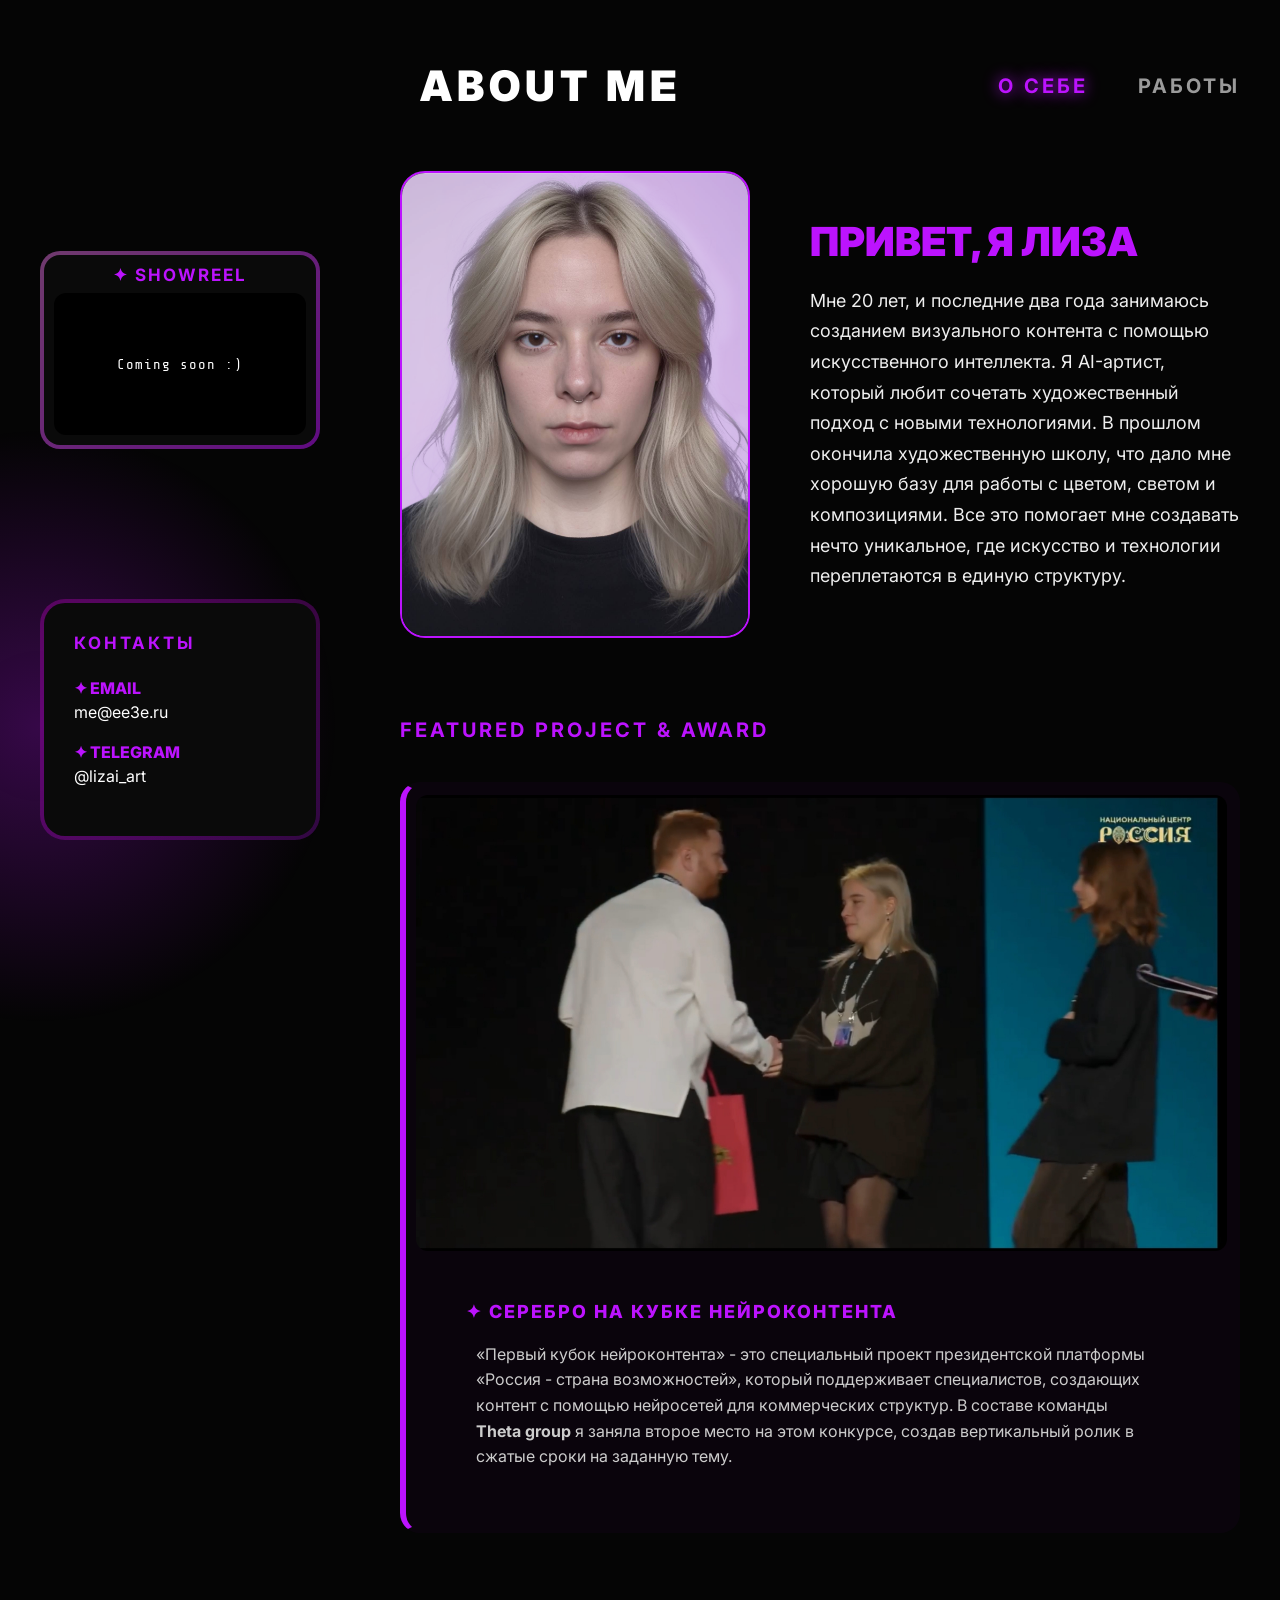
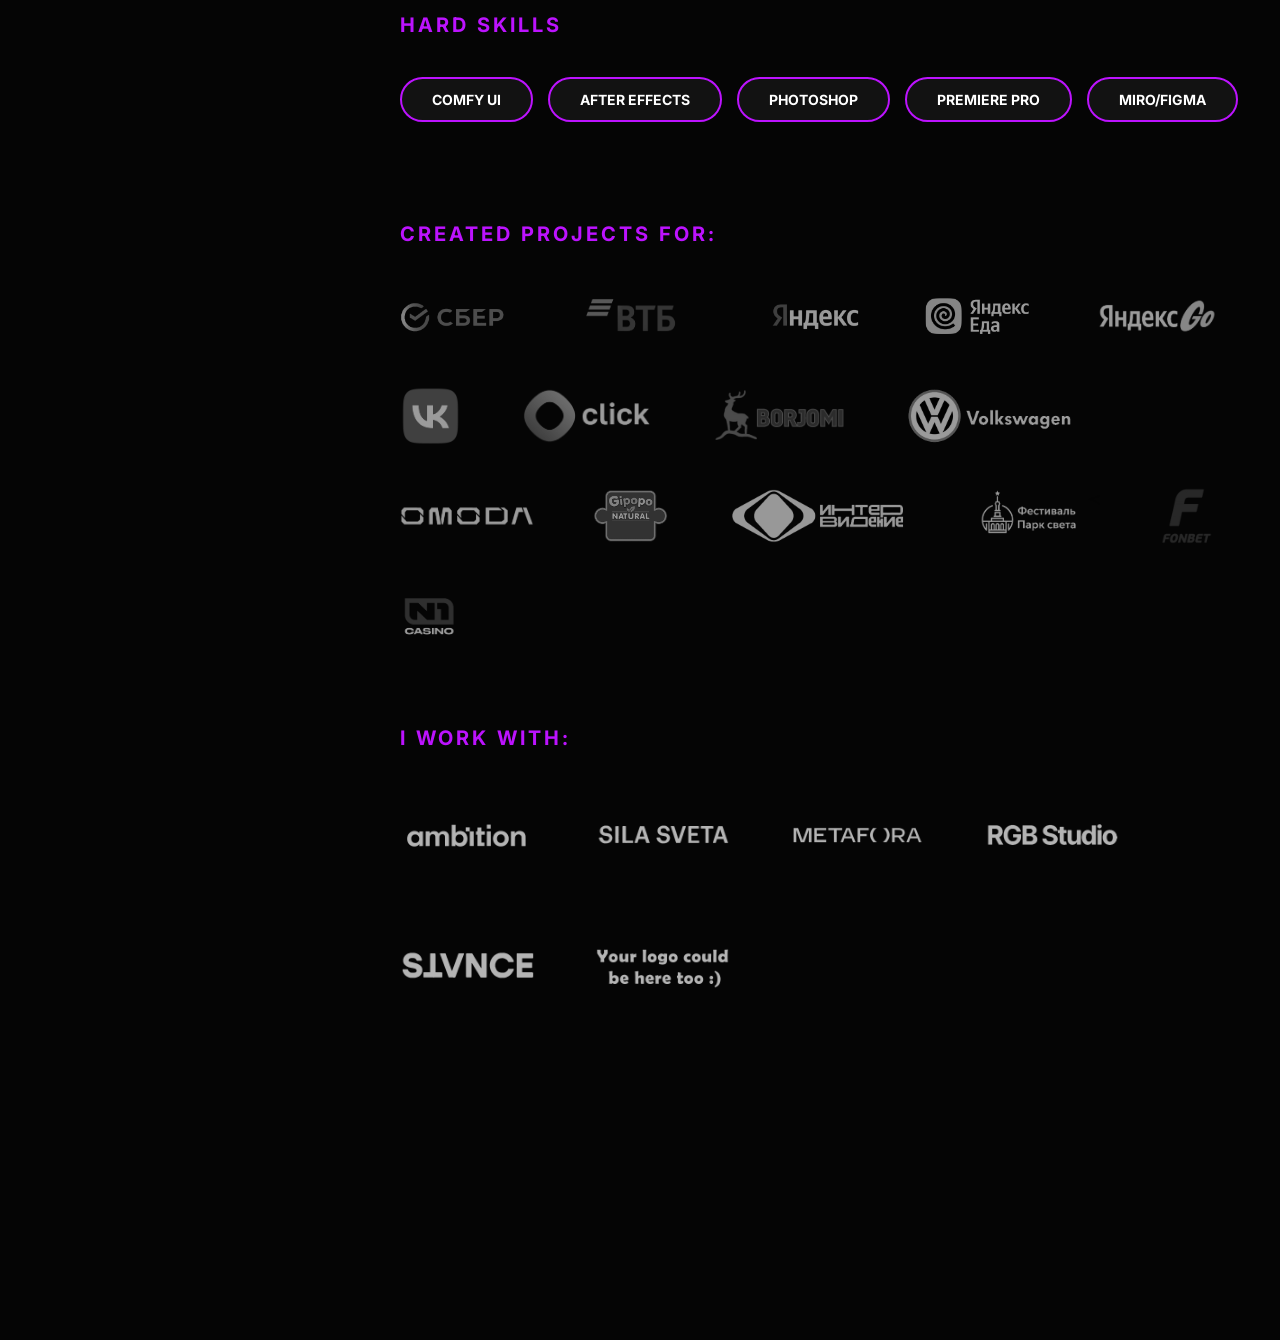
==== about.html @ 7921eb63 "My site files" ====
<!DOCTYPE html>
<html lang="ru">
<head>
    <meta charset="UTF-8">
    <meta name="viewport" content="width=device-width, initial-scale=1.0">
    <title>About | Lizai Art</title>
    <link href="https://fonts.googleapis.com/css2?family=Share+Tech+Mono&family=Inter:wght@400;700;900&display=swap" rel="stylesheet">
    <link rel="stylesheet" href="style.css">
</head>
<body>

    <div class="container">
        <header class="main-header">
            <div class="header-left">
                <div class="logo"><img src="img/logo.png" alt=""></div>
                <h1 class="page-title">ABOUT ME</h1>
            </div>
            <div class="menu-toggle" onclick="toggleMenu()">
                <span></span><span></span><span></span>
            </div>
            <nav class="main-nav" id="mobileMenu">
                <ul class="nav-links">
                    <li><a href="about.html" class="active">О СЕБЕ</a></li>
                    <li><a href="index.html">РАБОТЫ</a></li>
                </ul>
            </nav>
        </header>

        <div class="layout">
            <aside class="sidebar-contacts">
                <div class="showreel-box">
                    <h4>✦ SHOWREEL</h4>
                    <div class="showreel-video">
                        <div class="showreel-placeholder">Coming soon :)</div>                    
                    </div>
                </div>
                <div class="stars-container">
                    <div class="star-anim s1">✦</div>
                    <div class="star-anim s2">✦</div>
                    <div class="star-anim s3">✦</div>
                </div>                
                <div class="contacts-box">
                    <h3>КОНТАКТЫ</h3>
                    <div class="contact-item" onclick="copyEmail('me@ee3e.ru', this)">
                        <p>✦ EMAIL</p>
                        <small>me@ee3e.ru</small>
                        <span class="copy-status">Скопировано!</span>
                    </div>
                    <a href="https://t.me/lizai_art" target="_blank" style="text-decoration:none; color:inherit;">
                        <div class="contact-item">
                            <p>✦ TELEGRAM</p>
                            <small>@lizai_art</small>
                        </div>
                    </a>
                </div>
            </aside>

            <main class="content">
                <div class="about-top">
                    <div class="about-photo">
                        <img src="img/my-photo.png" alt="Liza" class="photo-main">
                        <img src="img/my-photo2.png" alt="Liza Hover" class="photo-hover">
                    </div>
                    <div class="intro-text">
                        <h2>ПРИВЕТ, Я ЛИЗА</h2>
                        <p>Мне 20 лет, и последние два года занимаюсь созданием визуального контента с помощью искусственного интеллекта. Я AI-артист, который любит сочетать художественный подход с новыми технологиями. В прошлом окончила художественную школу, что дало мне хорошую базу для работы с цветом, светом и композициями. Все это помогает мне создавать нечто уникальное, где искусство и технологии переплетаются в единую структуру.</p>
                    </div>
                </div>

                <!-- 16-е ВИДЕО (FEATURED PROJECT) -->
                <h3 class="section-title">FEATURED PROJECT & AWARD</h3>
                <div class="video-card expanded-award" onclick="expandVideo(this)">
                    <div class="video-preview">
                        <img src="img/16.jpg" alt="" class="thumb-img">
                        <video class="hover-video" src="video/16.mp4" loop muted playsinline></video>
                    </div>

                    <div class="full-player">
                        <video class="main-video" src="video/full/16.mp4" controls playsinline></video>
                        <div class="close-btn">× ЗАКРЫТЬ</div>
                    </div>

                    <div class="video-info award-info">
                        <h4 class="award-tag">✦ СЕРЕБРО НА КУБКЕ НЕЙРОКОНТЕНТА</h4>
                        <p>«Первый кубок нейроконтента» - это специальный проект президентской платформы «Россия - страна возможностей», который поддерживает специалистов, создающих контент с помощью нейросетей для коммерческих структур. В составе команды <b>Theta group</b> я заняла второе место на этом конкурсе, создав вертикальный ролик в сжатые сроки на заданную тему.</p>
                    </div>
                </div>

                <div class="skills-section">
                    <h3 class="section-title">HARD SKILLS</h3>
                    <div class="skills-grid">
                        <span class="skill-tag">COMFY UI</span>
                        <span class="skill-tag">AFTER EFFECTS</span>
                        <span class="skill-tag">PHOTOSHOP</span>
                        <span class="skill-tag">PREMIERE PRO</span>
                        <span class="skill-tag">MIRO/FIGMA</span>
                    </div>
                </div>

                <h3 class="section-title">CREATED PROJECTS FOR:</h3>
                <div class="logos-grid brands-grid">
                    <script>
                        for(let i=1; i<=15; i++) {
                            document.write(`<img src="img/brend${i}.png" alt="Brand ${i}">`);
                        }
                    </script>
                </div>

                <h3 class="section-title">I WORK WITH:</h3>
                <div class="logos-grid studios-grid">
                    <script>
                        for(let i=1; i<=6; i++) {
                            document.write(`<img src="img/studio${i}.png" alt="Studio ${i}">`);
                        }
                    </script>
                </div>
            </main>
        </div>
    </div>

    <script>
        function toggleMenu() { document.getElementById('mobileMenu').classList.toggle('active'); }
        function copyEmail(email, element) {
            navigator.clipboard.writeText(email);
            const status = element.querySelector('.copy-status');
            status.classList.add('visible');
            setTimeout(() => status.classList.remove('visible'), 2000);
        }

        // Логика расширения видео (та же, что на главной)
        function expandVideo(card) {
            if (card.classList.contains('expanded')) return;
            card.classList.add('expanded');
            const v = card.querySelector('.main-video');
            v.play();
        }

        document.addEventListener('click', (e) => {
            if (e.target.classList.contains('close-btn')) {
                const card = e.target.closest('.video-card');
                card.classList.remove('expanded');
                const v = card.querySelector('.main-video');
                v.pause();
                v.currentTime = 0;
                e.stopPropagation();
            }
        });

        // Скрипт для превью
        document.addEventListener('mouseover', (e) => {
            const card = e.target.closest('.video-card');
            if (card && !card.classList.contains('expanded')) {
                const video = card.querySelector('.hover-video');
                if (video) video.play();
            }
        });
        document.addEventListener('mouseout', (e) => {
            const card = e.target.closest('.video-card');
            if (card) {
                const video = card.querySelector('.hover-video');
                if (video) { video.pause(); video.currentTime = 0; }
            }
        });
    </script>
</body>
</html>
---- style.css ----
/* БАЗА */
* { margin: 0; padding: 0; box-sizing: border-box; }

body {
    background-color: #050505;
    color: #fff;
    font-family: 'Inter', sans-serif;
    min-height: 100vh;
    overflow-x: hidden;
}

.container { max-width: 1600px; margin: 0 auto; padding: 0 40px; }

/* ШАПКА */
.main-header {
    display: flex;
    justify-content: space-between;
    align-items: center;
    padding: 60px 0;
}

.header-left { display: flex; align-items: center; gap: 20px; }
.logo img { height: 40px; opacity: 0.9; }

/* ЗАГОЛОВОК (Сдвинут над контентом) */
.page-title {
    font-size: 42px;
    letter-spacing: 5px;
    font-weight: 900;
    text-transform: uppercase;
    color: #fff;
    margin-left: 360px; /* Выравнивание над основной информацией */
    animation: titleGlitch 3s infinite;
}

@keyframes titleGlitch {
    0%, 90%, 100% { text-shadow: none; transform: skew(0); }
    92% { text-shadow: 3px 0 #bc13fe, -3px 0 #fff; transform: skew(2deg); }
    94% { text-shadow: -3px 0 #bc13fe, 3px 0 #fff; transform: skew(-2deg); }
}

/* МЕНЮ */
.main-nav .nav-links { display: flex; list-style: none; gap: 50px; }
.nav-links a { 
    color: #fff; text-decoration: none; font-size: 20px; 
    letter-spacing: 3px; font-weight: 700; opacity: 0.6; transition: 0.4s; 
}
.nav-links a.active { color: #bc13fe; opacity: 1; text-shadow: 0 0 15px #bc13fe; }
.nav-links a:hover { 
    opacity: 1; color: #bc13fe; 
    text-shadow: 0 0 20px #bc13fe, 0 0 40px #bc13fe;
}

/* ГАМБУРГЕР (МОБИЛКА) */
.menu-toggle { display: none; flex-direction: column; gap: 6px; cursor: pointer; z-index: 1001; }
.menu-toggle span { width: 30px; height: 2px; background: #888; transition: 0.3s; }

/* ШОУРИЛ */
.showreel-box {
    margin-bottom: 35px;
    background: #313335;
    padding: 10px;
    border-radius: 20px;
    border: 4px solid transparent;
    background: linear-gradient(#0a0a0a, #0a0a0a) padding-box,
                linear-gradient(135deg, rgba(218, 112, 214, 0.5), rgba(188, 19, 254, 0.5)) border-box;
}
.showreel-box h4 {
    font-size: 17px;
    color: #bc13fe;
    letter-spacing: 2px;
    margin-bottom: 8px;
    text-align: center;
}
.showreel-video {
    width: 100%;
    aspect-ratio: 16/9;
    border-radius: 12px;
    overflow: hidden;
    background: #000;
}
.showreel-video video {
    width: 100%;
    height: 100%;
    object-fit: cover;
}

/* КОНТАКТЫ */
.sidebar-contacts { position: fixed; bottom: 60px; left: 40px; width: 280px; z-index: 100; }

/* ЗВЕЗДЫ */
.stars-container { 
    height: 100px; 
    position: relative; 
    margin-bottom: 15px; 
}
.star-anim { 
    position: absolute; 
    color: #bc13fe; 
    opacity: 0; 
    bottom: 0; 
    filter: drop-shadow(0 0 10px #bc13fe); 
}
.s1 { font-size: 35px; left: 15%; animation: starFloat 3s infinite ease-in-out; }
.s2 { font-size: 19px; left: 50%; animation: starFloat 4s infinite ease-in-out 1s; }
.s3 { font-size: 22px; left: 80%; animation: starFloat 3.5s infinite ease-in-out 0.5s; }

@keyframes starFloat {
    0% { transform: translateY(20px); opacity: 0; }
    50% { opacity: 0.8; }
    100% { transform: translateY(-100px); opacity: 0; }
}

.contacts-box {
    background: #0a0a0a;
    padding: 30px;
    border-radius: 25px;
    position: relative;
    /* Широкая рамка 4px, приглушенные цвета */
    border: 4px solid transparent;
    background: linear-gradient(#0a0a0a, #0a0a0a) padding-box,
                linear-gradient(135deg, rgba(255, 0, 255, 0.25), rgba(188, 19, 254, 0.25)) border-box;
}

.sidebar-contacts::before {
    content: ''; position: absolute; width: 600px; height: 600px;
    background: radial-gradient(circle, rgba(188, 19, 254, 0.27) 0%, transparent 70%);
    left: -300px; top: 50%; transform: translateY(-20%); z-index: -1;
}

.contacts-box h3 { color: #bc13fe; font-size: 17px; margin-bottom: 25px; letter-spacing: 3px; }
.contact-item { margin-bottom: 20px; cursor: pointer; position: relative; }
.contact-item p { font-size: 16px; color: #bc13fe; font-weight: 800; margin-bottom: 4px; }
.contact-item small { font-size: 16px; color: #fff; }

.copy-status {
    position: absolute; top: -10px; right: 0; font-size: 12px; background: #bc13fe;
    padding: 3px 8px; border-radius: 4px; opacity: 0; transition: 0.3s;
}
.copy-status.visible { opacity: 1; transform: translateY(-5px); }

/* КОНТЕНТ */
.content { margin-left: 360px; padding-bottom: 250px; }

/* ВИДЕО КАРТОЧКИ (3 в ряд) */
.video-grid { display: grid; grid-template-columns: repeat(3, 1fr); gap: 30px; }

.video-card {
    background: #0a0a0a;
    border-radius: 20px;
    position: relative; /* ВАЖНО для позиционирования цифр внутри */
    transition: 0.4s;
    /* Тонкий контур по умолчанию */
    border: 3px solid transparent;
    background: linear-gradient(#0a0a0a, #0a0a0a) padding-box,
                linear-gradient(135deg, #222, #444) border-box;
    overflow: hidden;
}

.video-card:hover { 
    transform: translateY(-10px);
    /* Яркий контур Белый -> Розовый 135 градусов */
    background: linear-gradient(#0a0a0a, #0a0a0a) padding-box,
                linear-gradient(135deg, #ffaaee 0%, #8a00c4 100%) border-box;
}

.video-preview { 
    aspect-ratio: 16/9; 
    background: #000; 
    border-radius: 12px; 
    overflow: hidden; 
    position: relative;
    margin: 10px;
    z-index: 1;
}

.video-preview img, .hover-video { width: 100%; height: 100%; object-fit: cover; }
.hover-video { position: absolute; top: 0; left: 0; opacity: 0; transition: 0.3s; }
.video-card:hover .hover-video { opacity: 1; }

.video-info { padding: 10px 20px 25px; text-align: left; }
.video-info h2 { font-size: 20px; letter-spacing: 2px; margin-bottom: 5px; }
.video-info p { font-size: 15px; color: #555; }

/* ЦИФРЫ (Компьютерный стиль) */
.video-number {
    position: absolute;
    top: 15px;      /* Отступ от верхнего края */
    right: 20px;    /* ПЕРЕНЕСЛИ НА ПРАВЫЙ КРАЙ */
    z-index: 10;
    font-family: 'Share Tech Mono', monospace;
    font-size: 32px; /* УМЕНЬШИЛИ РАЗМЕР (было 54px) */
    font-weight: 900;
    color: #ffffff;
    line-height: 1;
    /* Перечеркнутый ноль */
    font-variant-numeric: slashed-zero; 
    transition: 0.4s;
    pointer-events: none; /* Чтобы цифра не мешала нажимать на видео */
}

/* Цвет цифры при наведении на карточку остается фиолетовым */
.video-card:hover .video-number {
    color: #bc13fe;
    text-shadow: 0 0 20px rgba(188, 19, 254, 0.6);
}

/* ОБ ЭТОМ (ABOUT) */
.about-top { display: flex; gap: 60px; margin-bottom: 80px; align-items: center; }
.about-photo {
    width: 350px;
    aspect-ratio: 3 / 4; /* Формат 3:4 */
    border-radius: 25px;
    overflow: hidden;
    border: 2px solid #bc13fe;
    flex-shrink: 0;
    position: relative;
}

.about-photo img {
    width: 100%;
    height: 100%;
    object-fit: cover;
    position: absolute;
    top: 0;
    left: 0;
    transition: opacity 0.5s ease-in-out;
}
.about-photo .photo-hover {
    opacity: 0;
}
.about-photo:hover .photo-main {
    opacity: 0;
}
.about-photo:hover .photo-hover {
    opacity: 1;
}
.intro-text h2 { font-size: 40px; color: #bc13fe; margin-bottom: 20px; font-weight: 900; }
.intro-text p { font-size: 18px; line-height: 1.7; color: #eee; }

.achievement-wide {
    background: rgba(188, 19, 254, 0.05);
    border-left: 6px solid #bc13fe; padding: 40px; margin: 60px 0; border-radius: 0 25px 25px 0;
    display: flex; gap: 40px; align-items: center;
}
.ach-vid { width: 300px; aspect-ratio: 16/9; background: #000; border-radius: 12px; flex-shrink: 0; overflow: hidden; }
.ach-vid video { width: 100%; height: 100%; object-fit: cover; }

.skills-section { margin-bottom: 100px; }
.skills-grid { display: flex; flex-wrap: wrap; gap: 15px; margin-top: 30px; }
.skill-tag { 
    padding: 12px 30px; 
    background: rgba(255,255,255,0.05); 
    border: 2px solid #bc13fe;
    border-radius: 50px; 
    font-size: 14px; font-weight: 700; color: #fff;
}

.section-title { color: #bc13fe; letter-spacing: 3px; font-size: 20px; margin-bottom: 40px; text-transform: uppercase; }
.logos-grid { display: flex; flex-wrap: wrap; gap: 40px 60px; align-items: center; margin-bottom: 80px; }
.logos-grid img { height: 60px; transition: 0.4s ease; }

.brands-grid img { filter: grayscale(1); opacity: 0.6; }
.brands-grid img:hover { filter: grayscale(0); opacity: 1; transform: scale(1.1); }

.studios-grid img { 
    height: 90px;     
    opacity: 0.7; 
    filter: brightness(1.2); 
}
.studios-grid img:hover { opacity: 1; transform: scale(1.1); }

/* МОБИЛКА */
@media (max-width: 1024px) {
    .container { padding: 0 20px; }
    .page-title { margin-left: 0; font-size: 28px; }
    .content { margin-left: 0; }
    
    .menu-toggle { display: flex; }
    .main-nav {
        position: fixed; top: 0; right: -100%; width: 100%; height: 100vh;
        background: #050505; z-index: 1000; padding: 100px 40px; transition: 0.5s;
    }
    .main-nav.active { right: 0; }
    .nav-links { flex-direction: column; gap: 30px; }
    .nav-links a { font-size: 30px; }

    .sidebar-contacts { display: none; }

    /* На мобилке цифры лучше скрыть или уменьшить, чтобы не перекрывали видео */
    .video-number { display: none; } 

    .video-grid { grid-template-columns: 1fr; gap: 15px; }
    .video-card { display: flex; align-items: center; height: 110px; padding: 5px; }
    .video-preview { width: 140px; height: 80px; margin: 0 10px; }
    .video-info h2 { font-size: 16px; }

    .about-top { flex-direction: column; text-align: center; }
    .about-photo { width: 280px; }
    .achievement-wide { flex-direction: column; text-align: center; border-left: none; border-top: 4px solid #bc13fe; }
}

/* Уточняем сетку */
.video-grid { 
    display: grid; 
    grid-template-columns: repeat(3, 1fr); 
    gap: 30px; 
    align-items: start; /* Чтобы карточки не растягивались по высоте соседа */
}

/* СОСТОЯНИЕ РАСШИРЕННОЙ КАРТОЧКИ */
.video-card.expanded {
    grid-column: 1 / -1; /* Занимает всю ширину (3 колонки) */
    background: #0a0a0a;
    border: 3px solid #bc13fe;
    transform: none !important; /* Убираем наклон при наведении */
    z-index: 10;
}

/* Скрываем превью, когда видео расширено */
.video-card.expanded .video-preview,
.video-card.expanded .video-number {
    display: none;
}

/* Полноразмерный плеер */
.full-player {
    display: none;
    width: 100%;
    background: #000;
    position: relative;
    padding: 10px;
}

.video-card.expanded .full-player {
    display: block;
}

.main-video {
    width: 100%;
    aspect-ratio: 16/9;
    border-radius: 10px;
    outline: none;
    box-shadow: 0 0 50px rgba(188, 19, 254, 0.2);
}

/* Кнопка закрыть */
.close-btn {
    position: absolute;
    top: 20px;
    right: 25px;
    background: rgba(0,0,0,0.7);
    color: #fff;
    padding: 8px 15px;
    border-radius: 5px;
    cursor: pointer;
    font-family: 'Share Tech Mono', monospace;
    font-size: 14px;
    z-index: 5;
    border: 1px solid #bc13fe;
    transition: 0.3s;
}
.close-btn:hover { background: #bc13fe; }

/* Текст внизу как на YouTube */
.video-card.expanded .video-info {
    padding: 20px 10px 30px;
}
.video-card.expanded .video-info h2 {
    font-size: 28px;
    color: #fff;
}
.video-card.expanded .video-info p {
    font-size: 14px;
    color: #bc13fe;
}

/* Мобильная версия */
@media (max-width: 1024px) {
    .video-grid { grid-template-columns: 1fr; }
    .video-card.expanded { grid-column: auto; }
    .video-card.expanded .video-info h2 { font-size: 20px; }
}

/* Фикс для страницы About, где нет гридов */
.content > .video-card.expanded {
    max-width: 100% !important;
    width: 100%;
}
.video-card:hover .thumb-img {
    opacity: 0;
}
.video-card .thumb-img {
    transition: opacity 0.3s ease;
}
.video-card:hover .hover-video {
    opacity: 1;
}

/* Стили для карточки с наградой на странице About */
.expanded-award {
    max-width: 900px;
    margin-bottom: 80px;
    /* Добавляем акцентную левую рамку как была в достижении */
    border-left: 6px solid #bc13fe !important; 
    background: rgba(188, 19, 254, 0.03) !important;
}

.award-tag {
    color: #bc13fe;
    font-size: 18px;
    letter-spacing: 2px;
    margin-bottom: 20px;
    font-weight: 800;
}


.award-info p {
    font-size: 16px;
    line-height: 1.6;
    color: #ccc;
    max-width: 700px;
}

/* Фикс: чтобы когда карточка НЕ расширена, текст награды тоже был виден красиво */
.expanded-award .video-info {
    padding: 30px;
}

/* Убираем цифру, если её нет в HTML, чтобы не было пустого места */
.expanded-award .video-number {
    display: none;
}

/* Если карточка раскрыта на весь экран */
.expanded-award.expanded {
    max-width: 100% !important;
    border-left: none !important;
}

.footer-note {
    text-align: center;
    width: 100%;
    margin-top: 80px;
    font-family: 'Share Tech Mono', monospace;
    font-size: 18px;
    color: #fff;
    opacity: 0.5;
    letter-spacing: 2px;
}

.showreel-placeholder {
    width: 100%;
    height: 100%;
    display: flex;
    align-items: center;
    justify-content: center;
    background: #000;
    color: #fff;
    font-family: 'Share Tech Mono', monospace;
    font-size: 14px;
    letter-spacing: 1px;
    text-align: center;
}

/* Отменяем фиолетовый цвет текста для описания награды при раскрытии */
.video-card.expanded.expanded-award .video-info p {
    color: #eeeeee !important; /* Возвращаем светло-серый/белый цвет */
    opacity: 0.9;
}

/* Увеличиваем отступы текста от краев в блоке награды */
.expanded-award .video-info {
    padding: 40px 60px 60px 60px !important; /* Верх, Право, Низ, Лево */
}

/* Дополнительный небольшой отступ именно для текста, чтобы он не был вплотную к полоске */
.award-info p {
    margin-left: 10px; 
    max-width: 95%; /* Чтобы текст не упирался в правый край */
}

/* На мобилках сделаем отступы чуть меньше, чтобы текст не был слишком узким */
@media (max-width: 1024px) {
    .expanded-award .video-info {
        padding: 30px 20px !important;
    }
    .award-info p {
        margin-left: 0;
        max-width: 100%;
    }
}
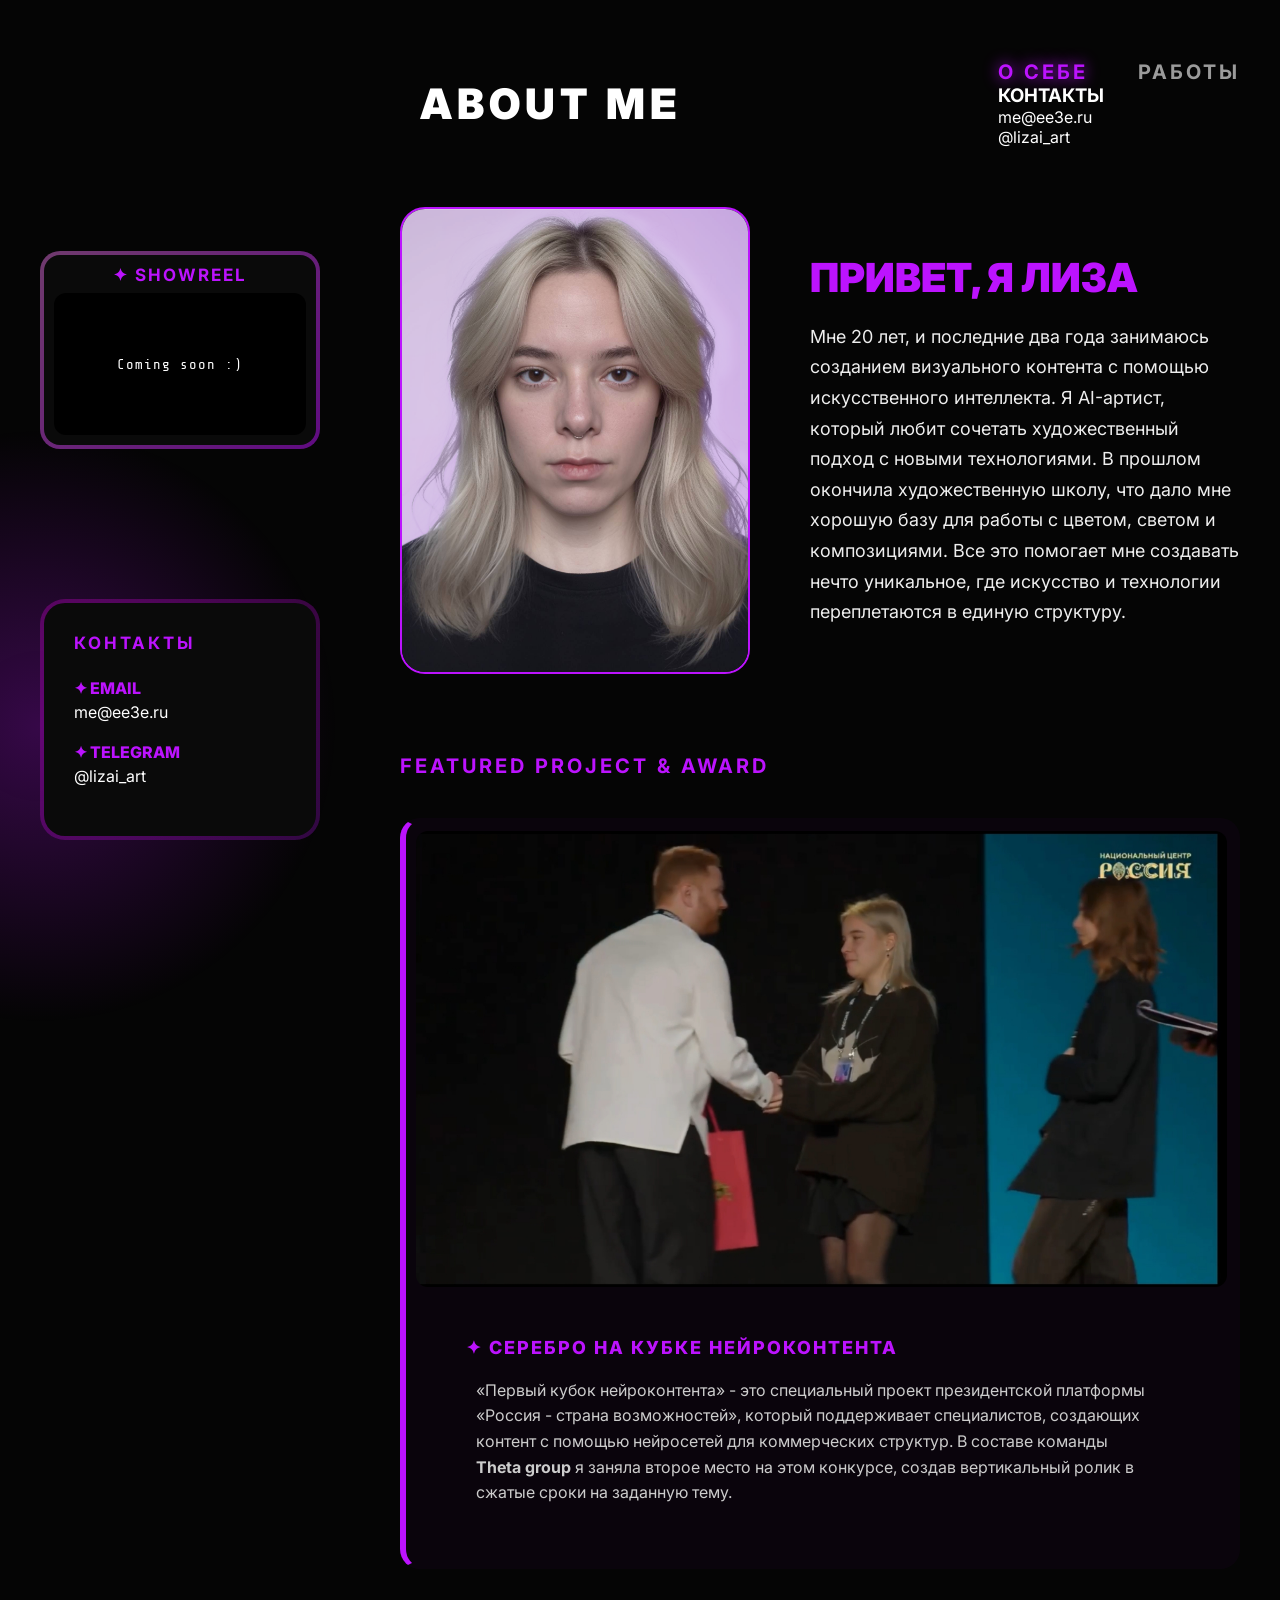
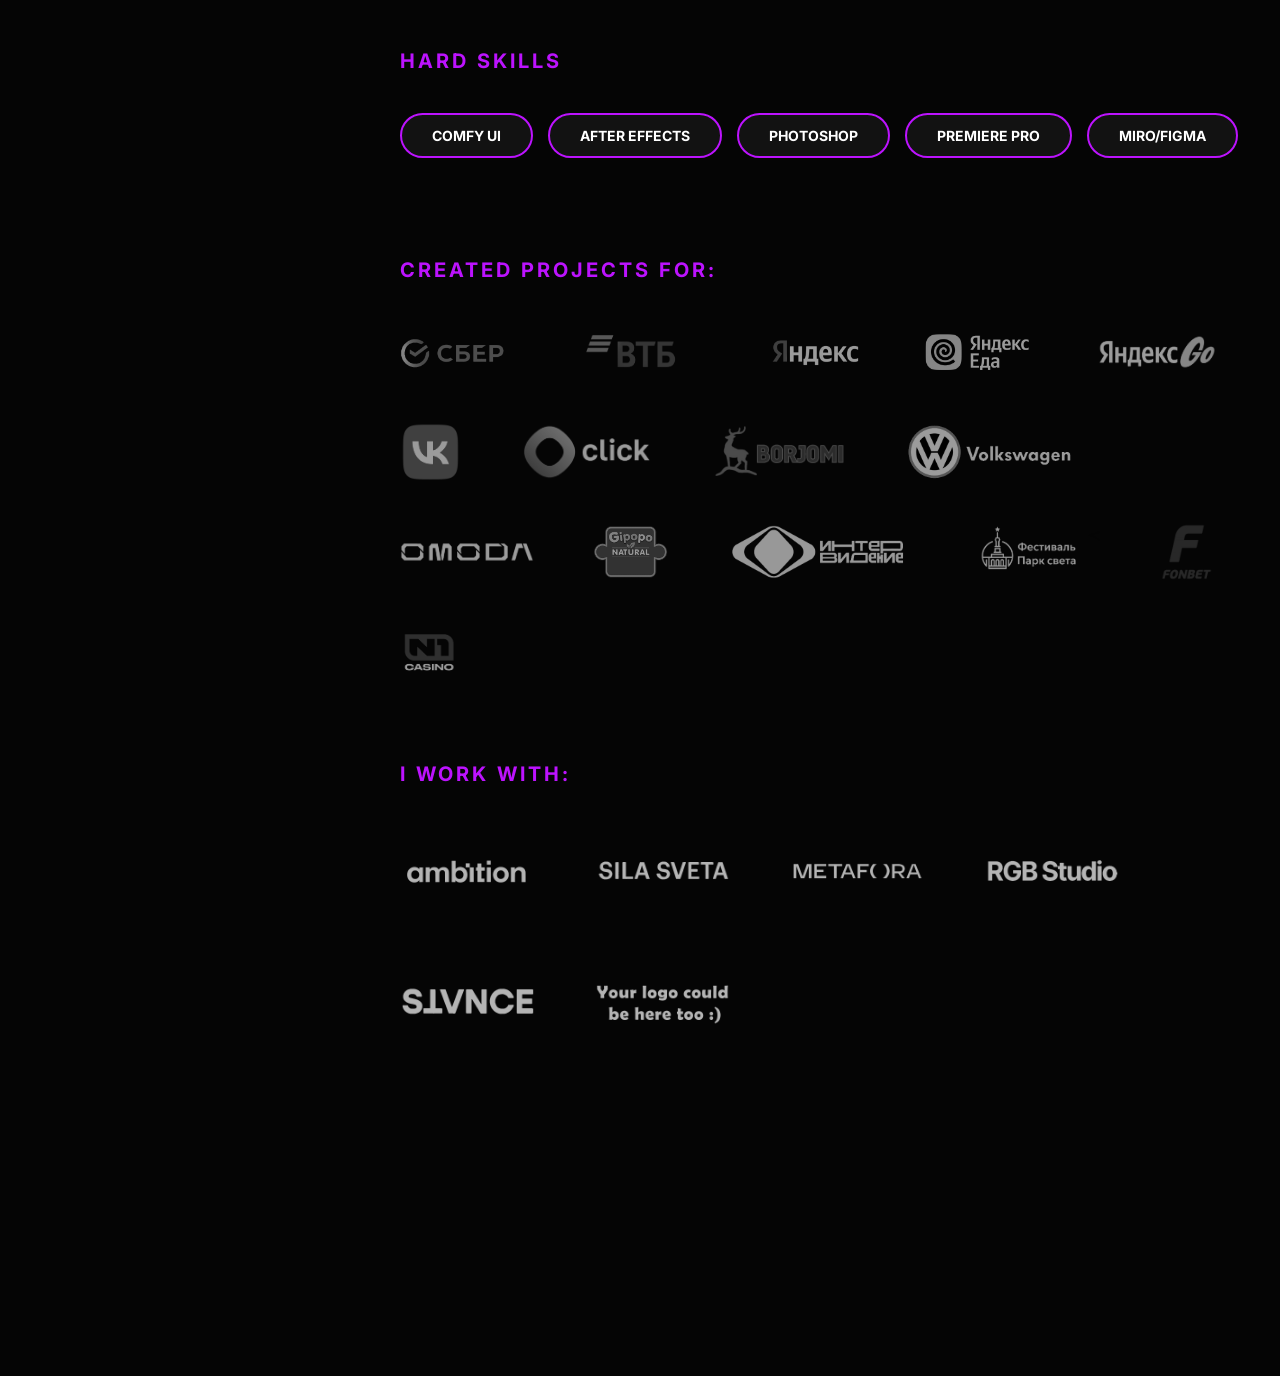
==== commit 35660b19: "fixed mobile menu and award card" ====
--- a/about.html
+++ b/about.html
@@ -23,6 +23,11 @@
                     <li><a href="about.html" class="active">О СЕБЕ</a></li>
                     <li><a href="index.html">РАБОТЫ</a></li>
                 </ul>
+                <div class="mobile-contacts">
+                    <h3>КОНТАКТЫ</h3>
+                    <p>me@ee3e.ru</p>
+                    <p>@lizai_art</p>
+                </div>
             </nav>
         </header>
 
--- a/style.css
+++ b/style.css
@@ -272,34 +272,83 @@
 
 /* МОБИЛКА */
 @media (max-width: 1024px) {
-    .container { padding: 0 20px; }
-    .page-title { margin-left: 0; font-size: 28px; }
-    .content { margin-left: 0; }
+        .container { padding: 0 20px; }
     
+    /* Исправляем заголовок страницы */
+    .page-title { 
+        margin-left: 0 !important; 
+        font-size: 24px; 
+        text-align: left;
+        margin-top: 10px;
+    }
+    
+    .content { margin-left: 0; padding-bottom: 100px; }
+    
+    /* Меню и Гамбургер */
     .menu-toggle { display: flex; }
     .main-nav {
         position: fixed; top: 0; right: -100%; width: 100%; height: 100vh;
         background: #050505; z-index: 1000; padding: 100px 40px; transition: 0.5s;
+        display: flex; flex-direction: column; justify-content: space-between;
     }
     .main-nav.active { right: 0; }
     .nav-links { flex-direction: column; gap: 30px; }
-    .nav-links a { font-size: 30px; }
-
-    .sidebar-contacts { display: none; }
-
-    /* На мобилке цифры лучше скрыть или уменьшить, чтобы не перекрывали видео */
-    .video-number { display: none; } 
-
+    .nav-links a { font-size: 32px; }
+
+    /* Контакты внутри мобильного меню */
+    .mobile-contacts { margin-top: auto; padding-bottom: 50px; border-top: 1px solid #bc13fe; pt: 30px; }
+    .mobile-contacts h3 { color: #bc13fe; margin-bottom: 15px; font-size: 18px; letter-spacing: 2px; }
+    .mobile-contacts p { font-size: 20px; margin-bottom: 10px; color: #fff; }
+
+    .sidebar-contacts { display: none; } /* Прячем обычный сайдбар */
+
+    /* Видео-сетка */
     .video-grid { grid-template-columns: 1fr; gap: 15px; }
+    
+    /* Обычные карточки работ на главной - компактные */
     .video-card { display: flex; align-items: center; height: 110px; padding: 5px; }
-    .video-preview { width: 140px; height: 80px; margin: 0 10px; }
-    .video-info h2 { font-size: 16px; }
-
-    .about-top { flex-direction: column; text-align: center; }
-    .about-photo { width: 280px; }
-    .achievement-wide { flex-direction: column; text-align: center; border-left: none; border-top: 4px solid #bc13fe; }
-}
-
+    .video-card .video-preview { width: 140px; height: 80px; margin: 0 10px; flex-shrink: 0; }
+    .video-card .video-info h2 { font-size: 16px; }
+    .video-number { display: none; }
+
+    /* ИСКЛЮЧЕНИЕ ДЛЯ НАГРАДЫ (About Me) */
+    .expanded-award { 
+        display: block !important; /* Делаем её вертикальной, а не в ряд */
+        height: auto !important; 
+        padding: 0 !important;
+        margin-bottom: 40px;
+    }
+    .expanded-award .video-preview {
+        width: 100% !important;
+        height: auto !important;
+        aspect-ratio: 16/9;
+        margin: 0 !important;
+        border-radius: 15px 15px 0 0;
+    }
+    .expanded-award .video-info { padding: 20px !important; }
+    .expanded-award .award-tag { font-size: 14px; }
+    .expanded-award .award-info p { font-size: 14px; margin-left: 0; }
+
+    /* Страница About Me мобильная версия */
+    .about-top { flex-direction: column; text-align: left; gap: 30px; }
+    .about-photo { width: 100%; max-width: 300px; margin: 0 auto; }
+    .intro-text h2 { font-size: 32px; }
+    
+    /* Чтобы заголовки секций (HARD SKILLS и т.д.) были видны */
+    .section-title { 
+        font-size: 18px; 
+        margin: 40px 0 20px 0; 
+        display: block !important; 
+        visibility: visible !important;
+    }
+
+    /* Когда карточка расширена на весь экран на мобилке */
+    .video-card.expanded {
+        position: fixed; top: 0; left: 0; width: 100%; height: 100vh;
+        z-index: 2000; display: block; overflow-y: auto; padding: 0; border-radius: 0;
+    }
+    .video-card.expanded .main-video { border-radius: 0; }
+}
 /* Уточняем сетку */
 .video-grid { 
     display: grid; 
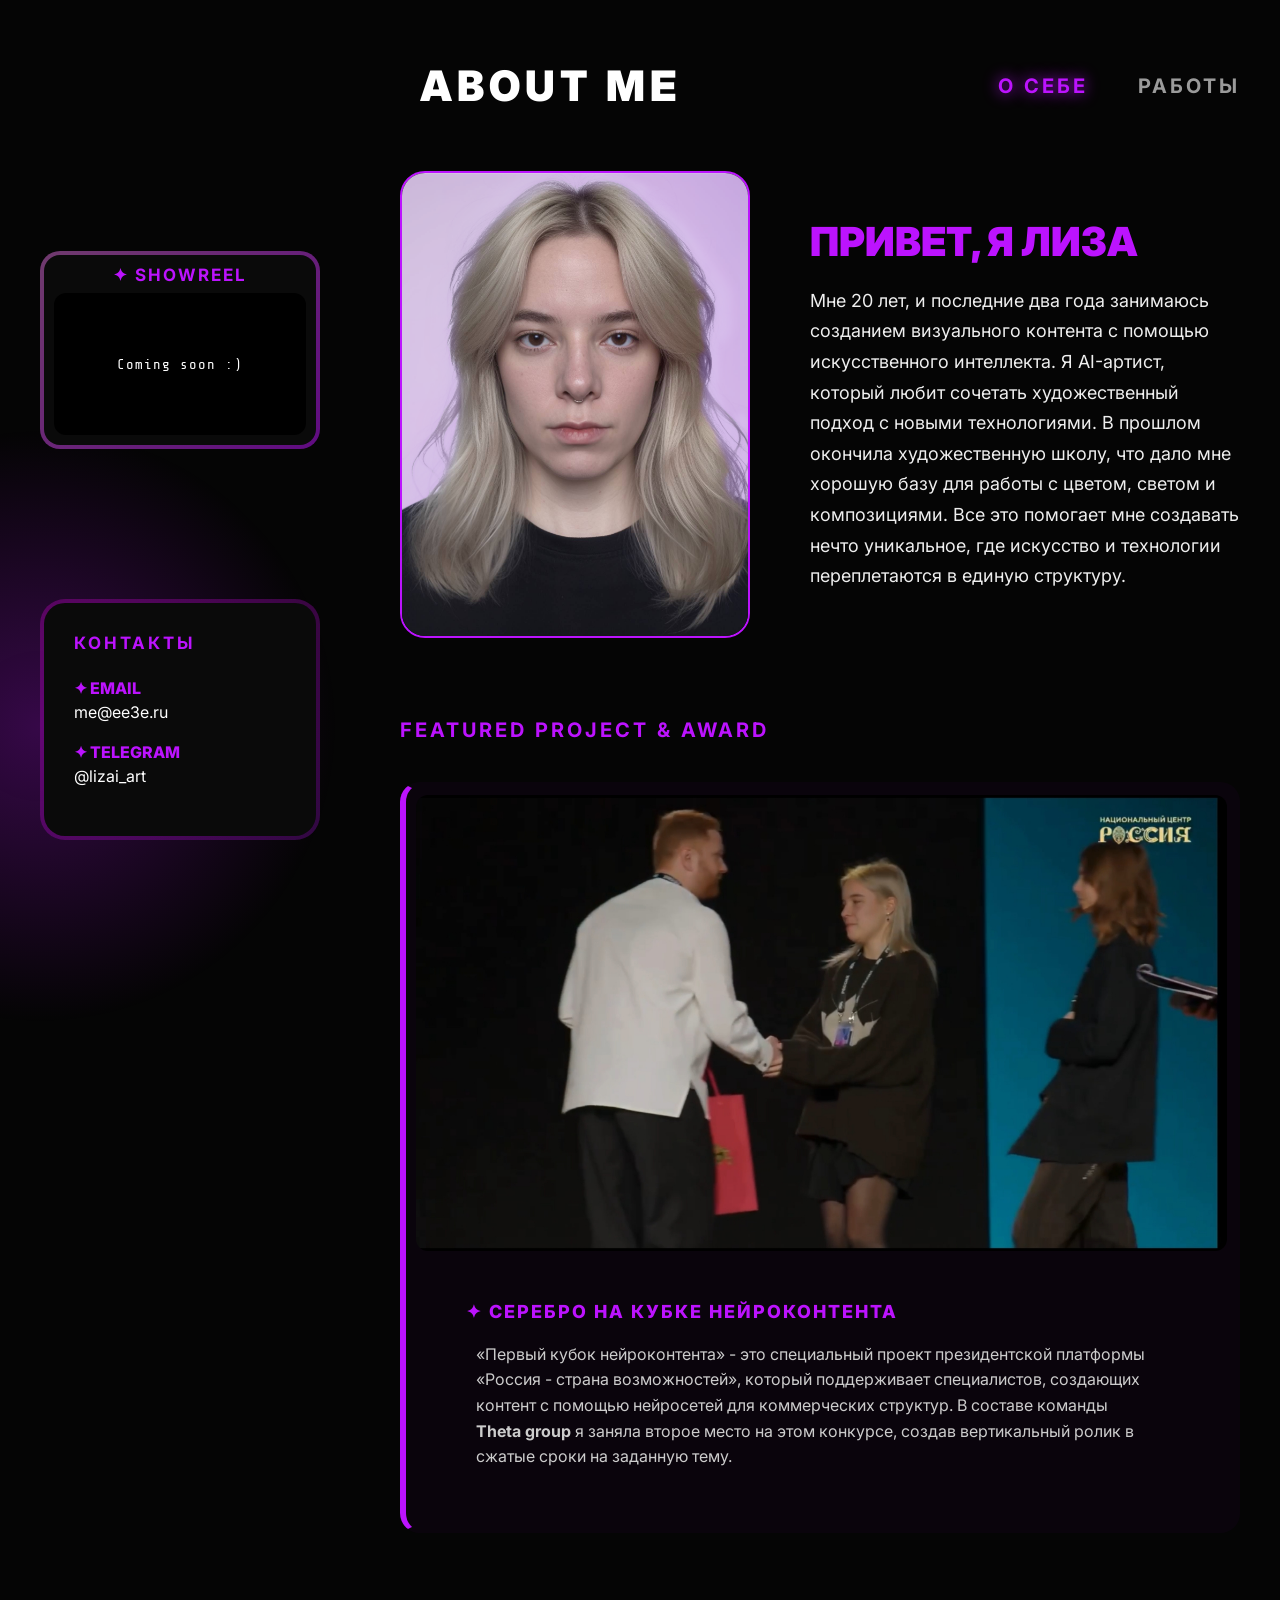
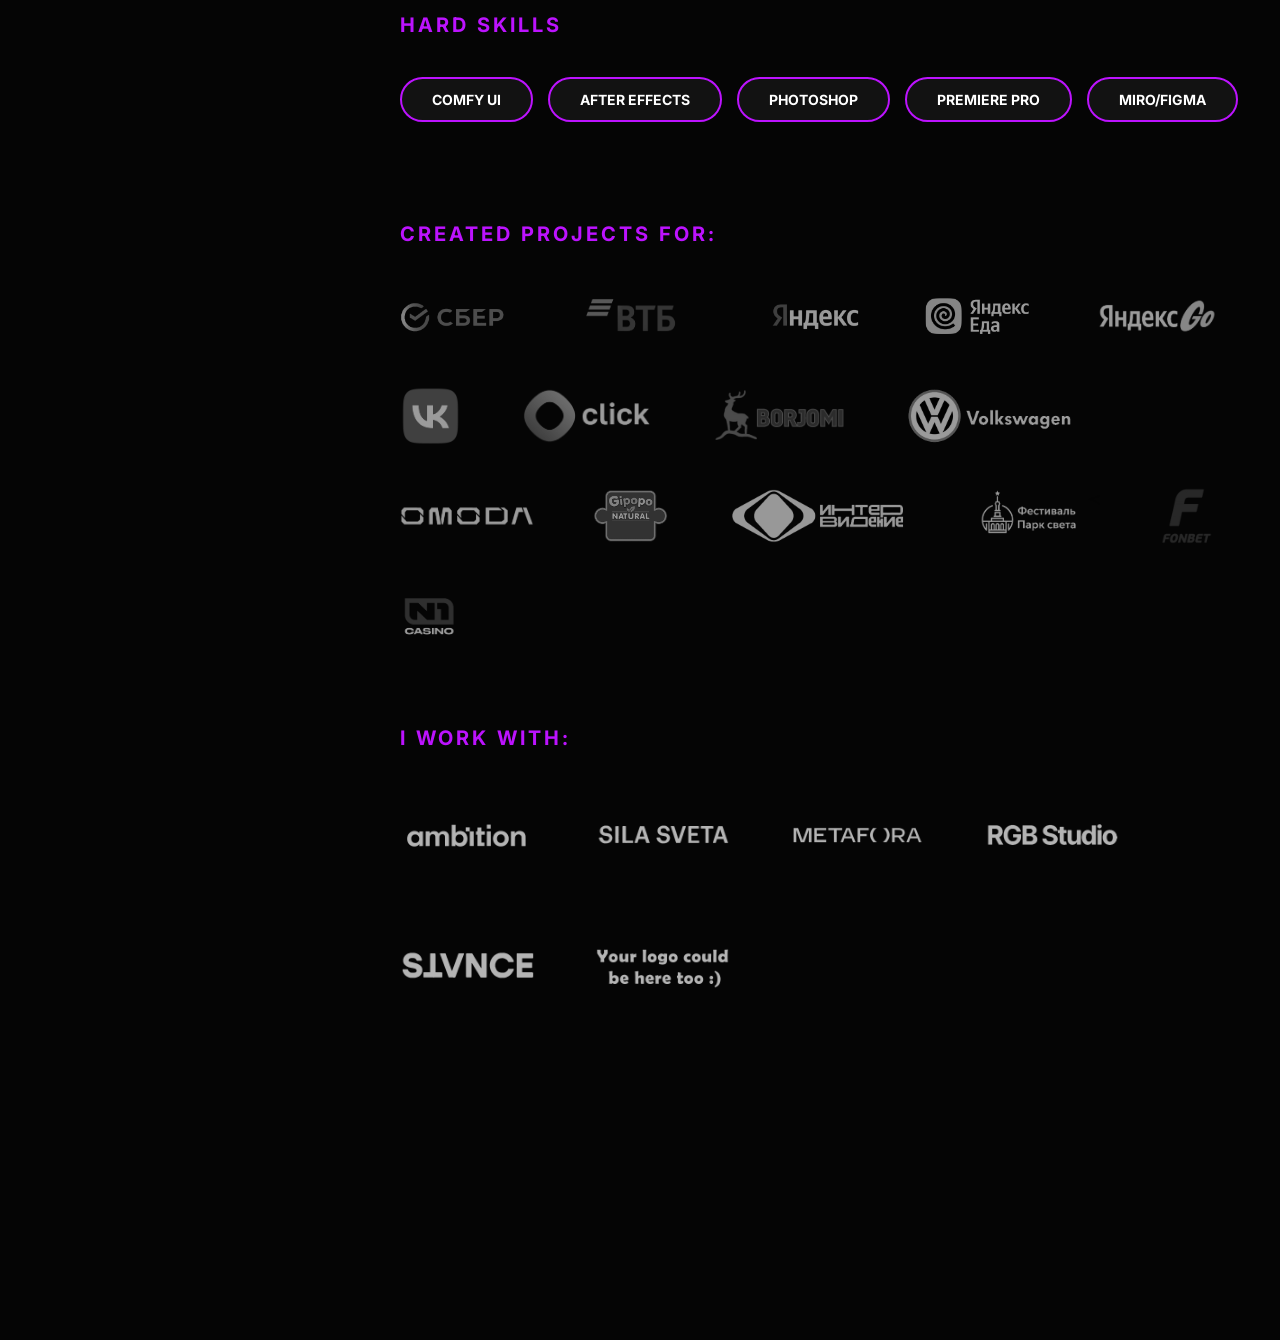
==== commit 616dd04b: "vid in "about me"" ====
--- a/about.html
+++ b/about.html
@@ -77,11 +77,11 @@
                 <div class="video-card expanded-award" onclick="expandVideo(this)">
                     <div class="video-preview">
                         <img src="img/16.jpg" alt="" class="thumb-img">
-                        <video class="hover-video" src="video/16.mp4" loop muted playsinline></video>
+                        <video class="hover-video" src="video/silver_place.mp4" loop muted playsinline></video>
                     </div>
 
                     <div class="full-player">
-                        <video class="main-video" src="video/full/16.mp4" controls playsinline></video>
+                        <video class="main-video" src="video/full/silver_place.mp4" controls playsinline preload="auto"></video>
                         <div class="close-btn">× ЗАКРЫТЬ</div>
                     </div>
 
--- a/style.css
+++ b/style.css
@@ -40,7 +40,11 @@
 }
 
 /* МЕНЮ */
-.main-nav .nav-links { display: flex; list-style: none; gap: 50px; }
+.main-nav .nav-links { display: flex; list-style: none; gap: 50px; } /* ДОБАВЛЕНА ЗАКРЫВАЮЩАЯ СКОБКА ТУТ */
+
+.mobile-contacts {
+    display: none;
+}
 .nav-links a { 
     color: #fff; text-decoration: none; font-size: 20px; 
     letter-spacing: 3px; font-weight: 700; opacity: 0.6; transition: 0.4s; 
@@ -281,7 +285,13 @@
         text-align: left;
         margin-top: 10px;
     }
-    
+        .mobile-contacts {
+        display: block !important; /* Показываем только на маленьких экранах */
+        margin-top: 50px;
+        border-top: 1px solid rgba(188, 19, 254, 0.3);
+        padding-top: 20px;
+    }
+
     .content { margin-left: 0; padding-bottom: 100px; }
     
     /* Меню и Гамбургер */
@@ -296,7 +306,7 @@
     .nav-links a { font-size: 32px; }
 
     /* Контакты внутри мобильного меню */
-    .mobile-contacts { margin-top: auto; padding-bottom: 50px; border-top: 1px solid #bc13fe; pt: 30px; }
+    .mobile-contacts { margin-top: auto; padding-bottom: 50px; border-top: 1px solid #bc13fe; padding-top: 30px; }
     .mobile-contacts h3 { color: #bc13fe; margin-bottom: 15px; font-size: 18px; letter-spacing: 2px; }
     .mobile-contacts p { font-size: 20px; margin-bottom: 10px; color: #fff; }
 
@@ -427,8 +437,51 @@
 /* Мобильная версия */
 @media (max-width: 1024px) {
     .video-grid { grid-template-columns: 1fr; }
-    .video-card.expanded { grid-column: auto; }
-    .video-card.expanded .video-info h2 { font-size: 20px; }
+    /* СОСТОЯНИЕ РАСШИРЕННОЙ КАРТОЧКИ НА МОБИЛКЕ */
+    .video-card.expanded {
+        position: fixed !important; /* Фиксируем на весь экран */
+        top: 0 !important;
+        left: 0 !important;
+        width: 100% !important;
+        height: 100vh !important;
+        z-index: 9999 !important; /* Поверх всего */
+        background: #050505 !important; /* Плотный черный фон, чтобы ничего не просвечивало */
+        margin: 0 !important;
+        padding: 0 !important;
+        overflow-y: auto; /* Позволяем листать описание, если оно длинное */
+        display: block !important;
+        border: none !important;
+    }
+
+    /* Плеер внутри расширенной карточки */
+    .video-card.expanded .full-player {
+        padding: 0 !important;
+        background: #000;
+    }
+
+    .video-card.expanded .main-video {
+        width: 100% !important;
+        aspect-ratio: 16/9; /* Или 9/16, если ролик вертикальный */
+        border-radius: 0 !important;
+        max-height: 70vh; /* Чтобы оставалось место для текста под видео */
+        object-fit: contain;
+    }
+
+    /* Инфо под видео в расширенном режиме */
+    .video-card.expanded .video-info {
+        padding: 20px 25px 80px !important; /* Большой отступ снизу для удобства */
+        background: #050505;
+    }
+
+    /* Кнопка закрыть на мобилке */
+    .video-card.expanded .close-btn {
+        top: 15px !important;
+        right: 15px !important;
+        padding: 10px 20px !important;
+        background: rgba(188, 19, 254, 0.9) !important; /* Яркая кнопка, чтобы не потерять */
+        border: none !important;
+        font-weight: bold;
+    }
 }
 
 /* Фикс для страницы About, где нет гридов */
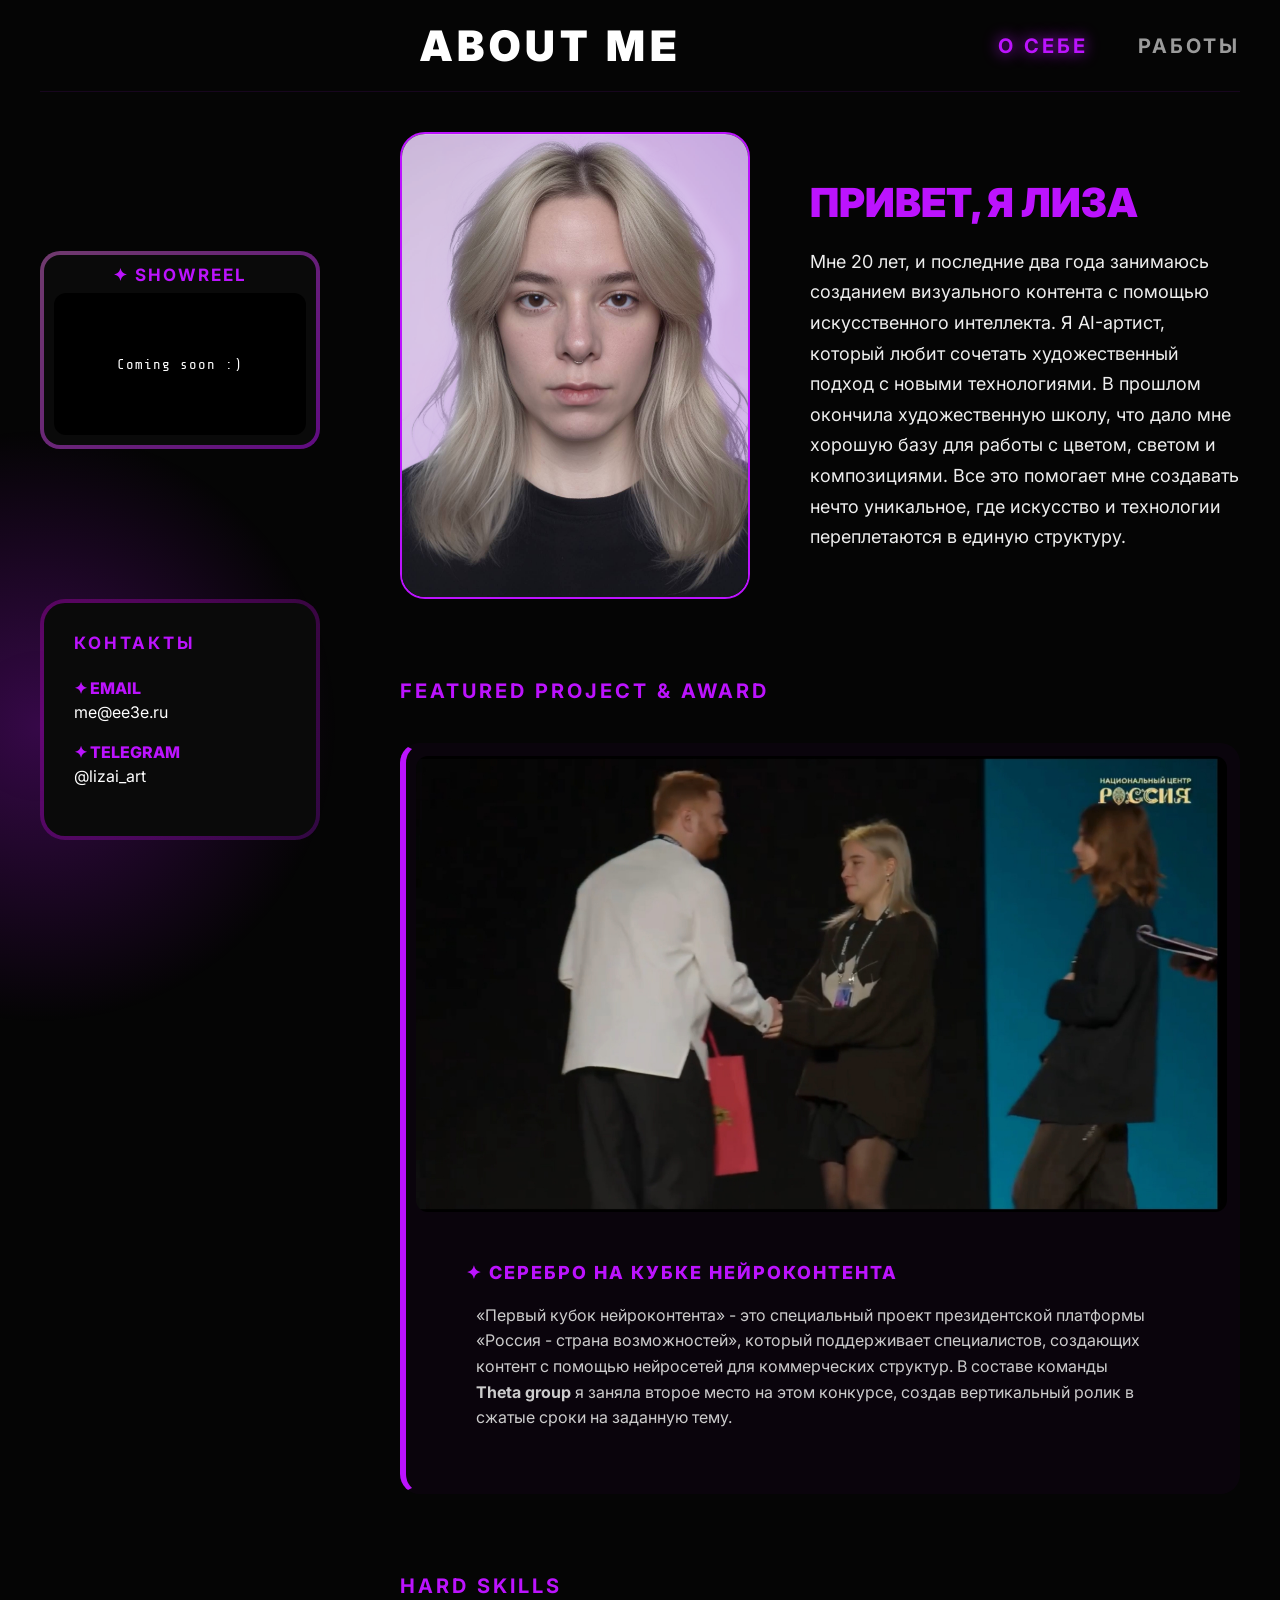
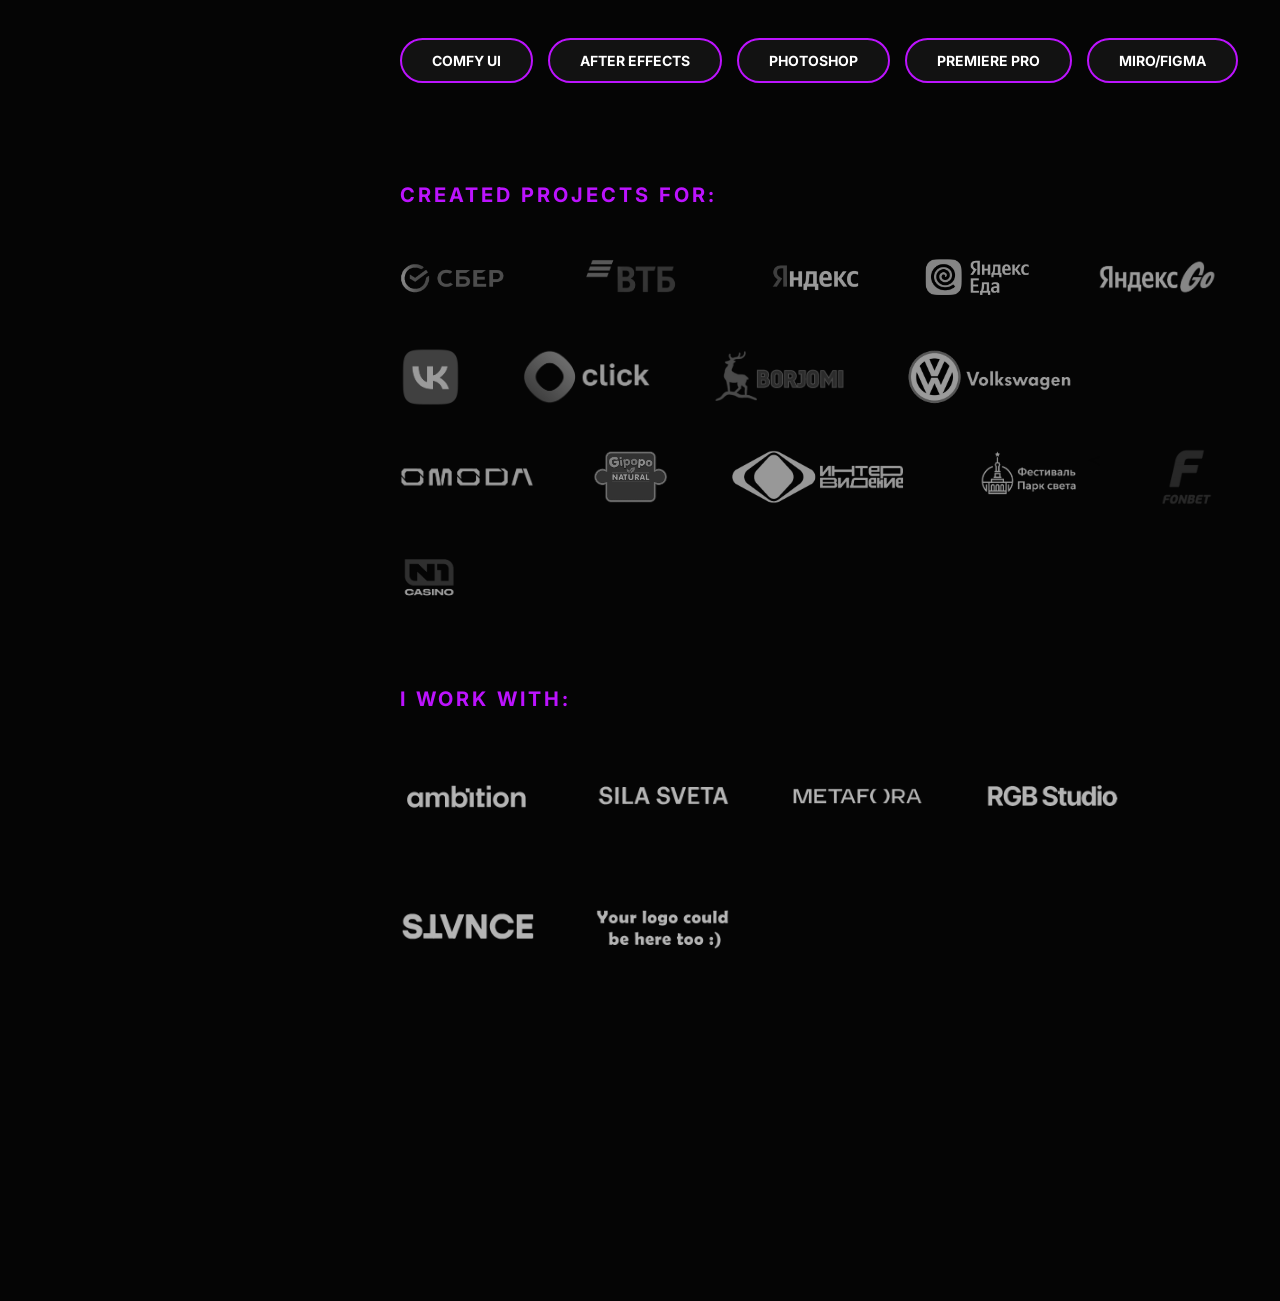
==== commit 6230129d: "Update about.html +logoforsite" ====
--- a/about.html
+++ b/about.html
@@ -6,6 +6,7 @@
     <title>About | Lizai Art</title>
     <link href="https://fonts.googleapis.com/css2?family=Share+Tech+Mono&family=Inter:wght@400;700;900&display=swap" rel="stylesheet">
     <link rel="stylesheet" href="style.css">
+    <link rel="icon" href="img/logoforsite.png" type="image/png">
 </head>
 <body>
 
@@ -168,4 +169,4 @@
         });
     </script>
 </body>
-</html>+</html>
--- a/style.css
+++ b/style.css
@@ -16,7 +16,12 @@
     display: flex;
     justify-content: space-between;
     align-items: center;
-    padding: 60px 0;
+    padding: 20px 0; /* Уменьшил отступы, чтобы шапка не была слишком огромной при скролле */
+    position: sticky;
+    top: 0;
+    background-color: #050505; /* Цвет фона, чтобы контент не просвечивал под текстом */
+    z-index: 1000;
+    border-bottom: 1px solid rgba(188, 19, 254, 0.1); /* Тонкая линия снизу для отделения от контента */
 }
 
 .header-left { display: flex; align-items: center; gap: 20px; }
@@ -207,6 +212,10 @@
 .video-card:hover .video-number {
     color: #bc13fe;
     text-shadow: 0 0 20px rgba(188, 19, 254, 0.6);
+}
+.layout {
+    display: flex;
+    margin-top: 40px; /* Отступ контента от закрепленной шапки */
 }
 
 /* ОБ ЭТОМ (ABOUT) */
@@ -591,4 +600,4 @@
         margin-left: 0;
         max-width: 100%;
     }
-}+}
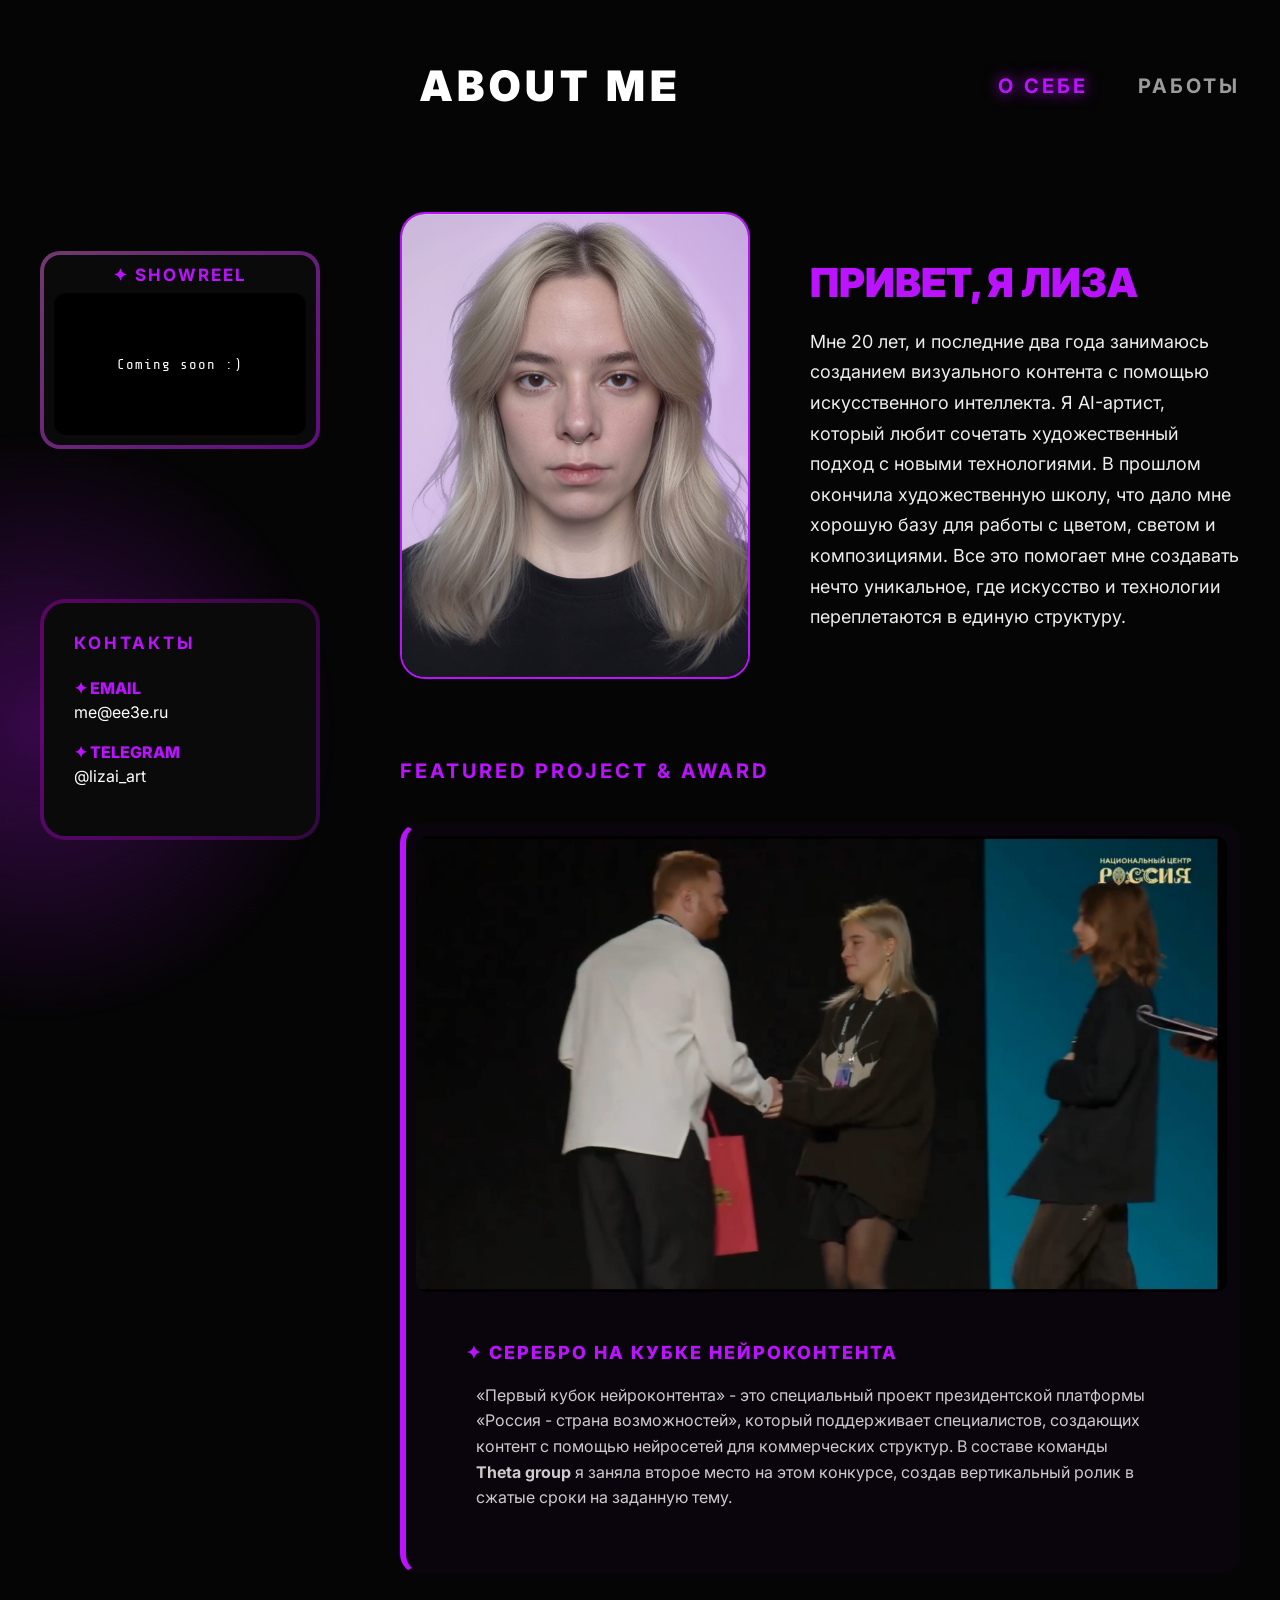
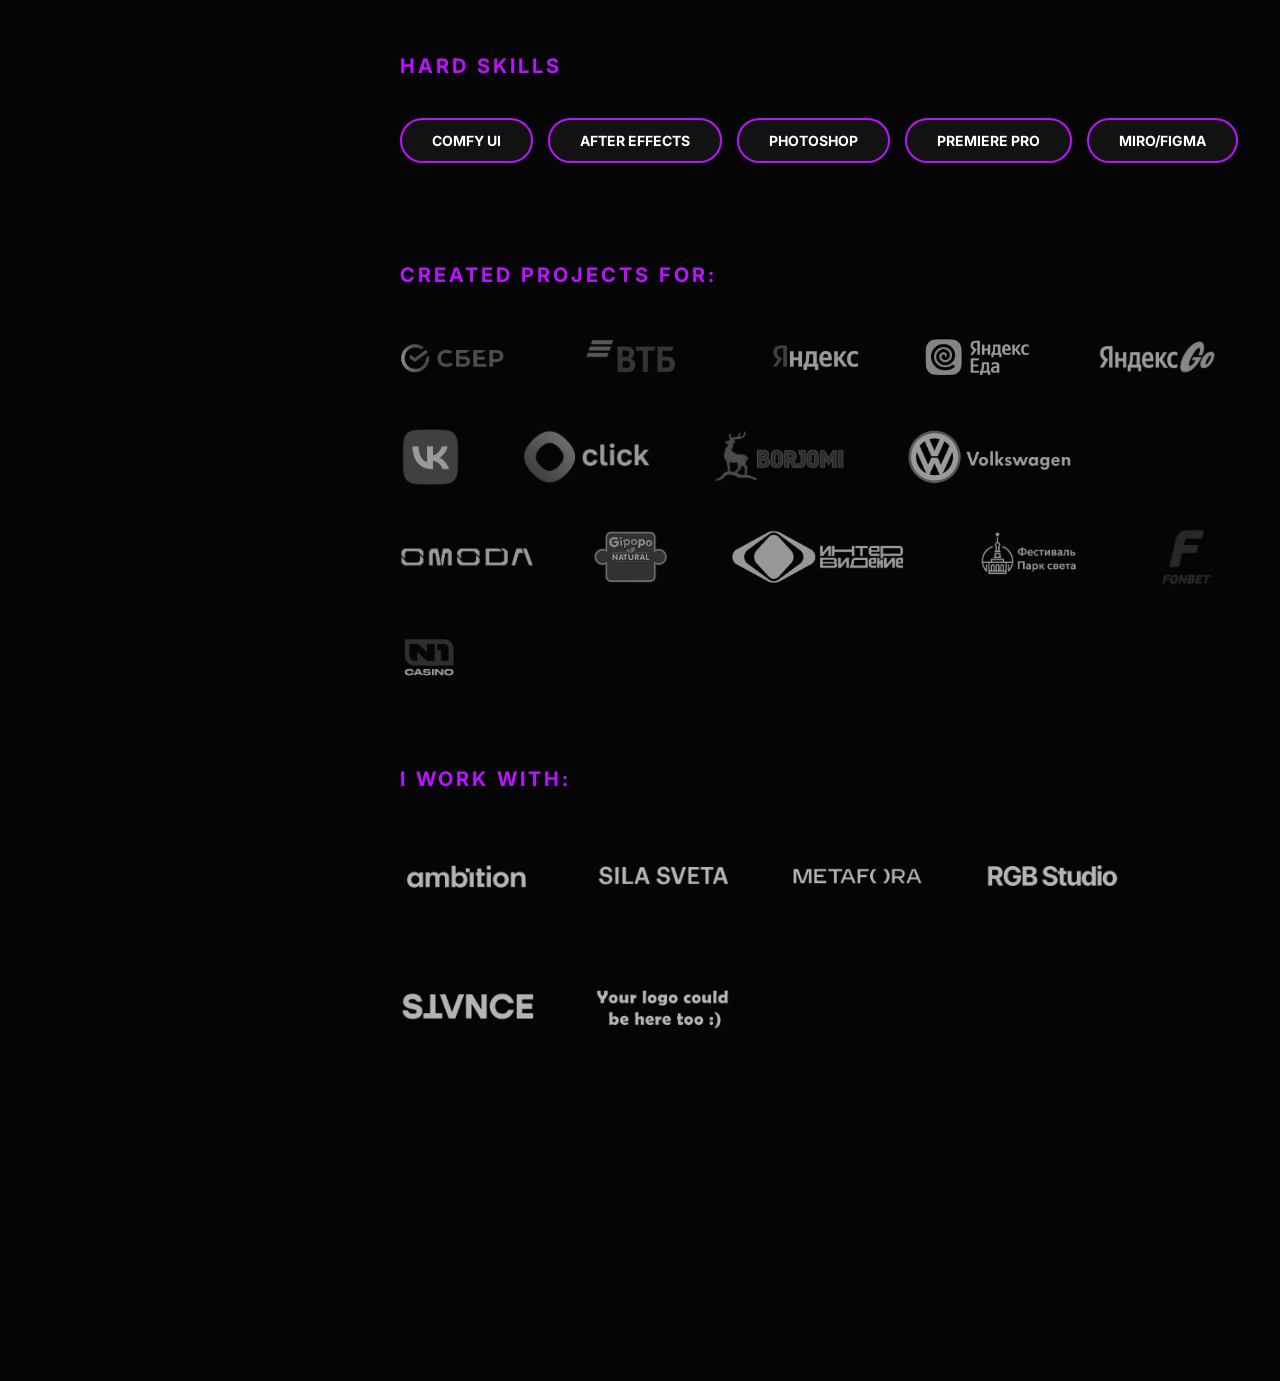
==== commit c462cce8: "Update about.html уменьшение шапки" ====
--- a/about.html
+++ b/about.html
@@ -168,5 +168,16 @@
             }
         });
     </script>
+<script>
+    window.addEventListener('scroll', function() {
+        const header = document.querySelector('.main-header');
+        // Если прокрутили больше 50 пикселей, добавляем класс для уменьшения
+        if (window.scrollY > 50) {
+            header.classList.add('scrolled');
+        } else {
+            header.classList.remove('scrolled');
+        }
+    });
+</script>
 </body>
 </html>
--- a/style.css
+++ b/style.css
@@ -16,12 +16,24 @@
     display: flex;
     justify-content: space-between;
     align-items: center;
-    padding: 20px 0; /* Уменьшил отступы, чтобы шапка не была слишком огромной при скролле */
+    
+    /* Твой изначальный отступ X (60px сверху и снизу) */
+    padding: 60px 0; 
+    
     position: sticky;
     top: 0;
-    background-color: #050505; /* Цвет фона, чтобы контент не просвечивал под текстом */
+    background-color: #050505;
     z-index: 1000;
-    border-bottom: 1px solid rgba(188, 19, 254, 0.1); /* Тонкая линия снизу для отделения от контента */
+    
+    /* Плавная анимация изменения высоты */
+    transition: padding 0.4s ease, background-color 0.4s ease;
+    border-bottom: 1px solid transparent;
+}
+
+/* Состояние после скролла (X - 50% = 30px) */
+.main-header.scrolled {
+    padding: 30px 0; 
+    border-bottom: 1px solid rgba(188, 19, 254, 0.2); /* Появляется тонкая линия при скролле */
 }
 
 .header-left { display: flex; align-items: center; gap: 20px; }
